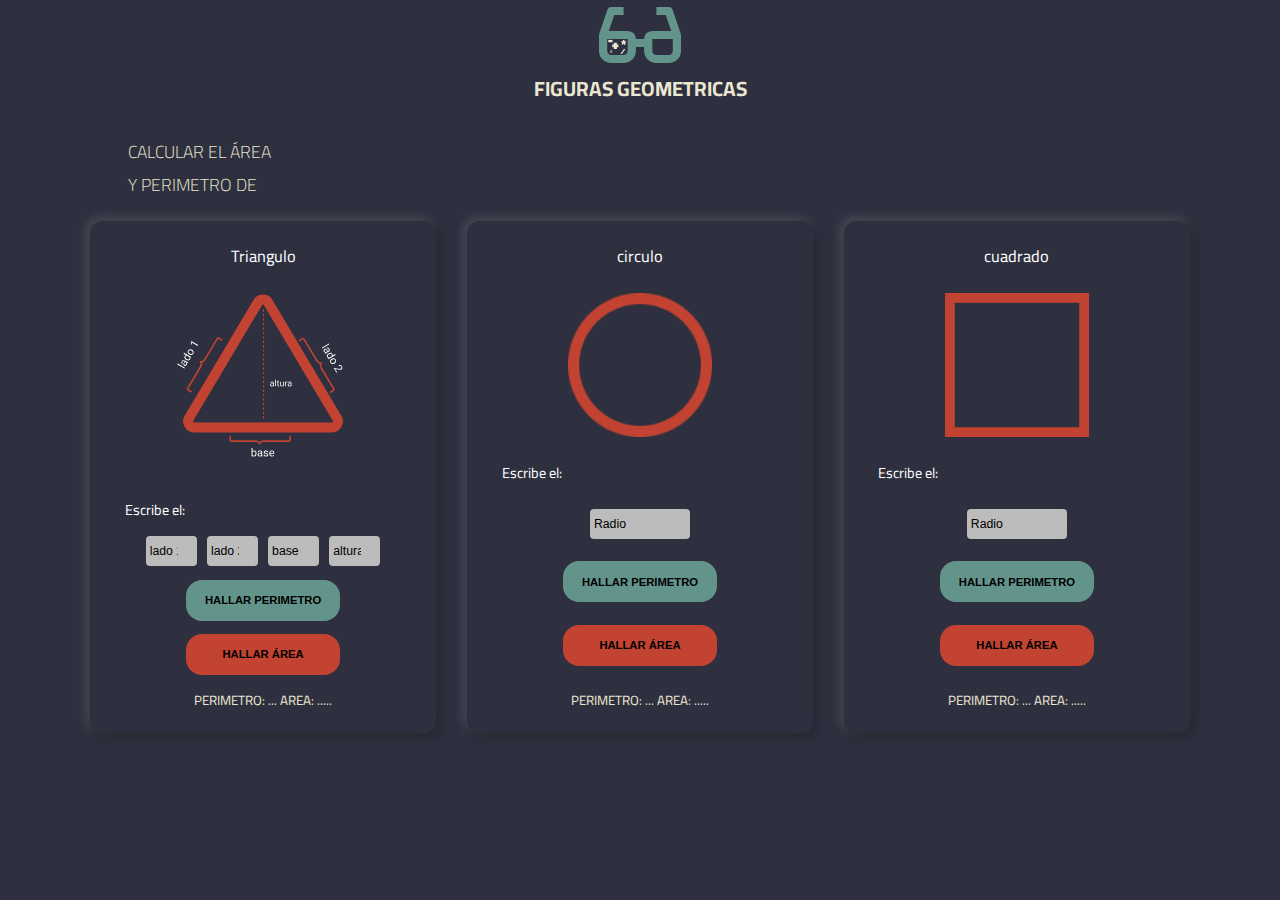
==== index.html @ 30b6f306 "se cambia el nombre del html (figuras) a index.html" ====
<!DOCTYPE html>
<html lang="en">
<head>
	<meta charset="UTF-8">
	<meta http-equiv="X-UA-Compatible" content="IE=edge">
	<meta name="viewport" content="width=device-width, initial-scale=1.0">
	<link rel="stylesheet" href="./style.css">
	<link rel="preconnect" href="https://fonts.googleapis.com">
	<link rel="preconnect" href="https://fonts.gstatic.com" crossorigin>
	<link href="https://fonts.googleapis.com/css2?family=Cairo:wght@200;300;400;500;600;700;800;900&display=swap" rel="stylesheet">
	<title>Figuras geometricas</title>
</head>
<body>
	<header>
		<img src="./assets/logo.svg" alt="">
		<h1>Figuras geometricas</h1>
	</header>
	<h2 class="sub-titulo">Calcular el área y perimetro de</h2>
	<section class="figuras">
		<form action="" class="figuras-card">
			<h3>Triangulo</h3>
			<img src="./assets/triangulo-guia.svg" alt="">
			<label for="triangulo-lado1">Escribe el:</label>
			<div class="container-inputs">
				<input id="triangulo-lado1" type="number" placeholder="lado 1">
				<input id="triangulo-lado2" type="number" placeholder="lado 2">
				<input id="triangulo-base" type="number" placeholder="base">
				<input id="triangulo-altura" type="number" placeholder="altura">
			</div>
			<button type="button" class="figuras-card__button" onclick="obtenerPerimetroTriangulo()">Hallar perimetro</button>
			<button type="button" class="figuras-card__button figuras-card__button--mod" onclick="obtenerAreaTriangulo()">Hallar área</button>
			<p id="resultado-p-triangulo" class="figuras-card__resultado">perimetro: ... area: .....</p>
		</form>
		<form action="" class="figuras-card">
			<h3>circulo</h3>
			<img class="otras-figuras" src="./assets/circulo.png" alt="">
			<label for="radio-circulo">Escribe el:</label>
			<div class="container-inputs">
				<input class="input-one" id="radio-circulo" type="number" placeholder="Radio">
			</div>
			<button type="button" class="figuras-card__button" onclick="ObtenerPerimetroCirculo()">Hallar perimetro</button>
			<button type="button" class="figuras-card__button figuras-card__button--mod" onclick="obtenerArea()">Hallar área</button>
			<p id="resultado-p-circulo" class="figuras-card__resultado">perimetro: ... area: .....</p>
		</form>
		<form action="" class="figuras-card">
			<h3>cuadrado</h3>
			<img class="otras-figuras" src="./assets/cuadrado.png" alt="">
			<label for="radio-cuadrado">Escribe el:</label>
			<div class="container-inputs">
				<input class="input-one" id="radio-cuadrado" type="number" placeholder="Radio">
			</div>
			<button type="button" class="figuras-card__button" onclick="obtenerPerimetroCuadrado()">Hallar perimetro</button>
			<button type="button" class="figuras-card__button figuras-card__button--mod" onclick="obtenerAreaCuadrado()">Hallar área</button>
			<p id="resultado-p-cuadrado" class="figuras-card__resultado">perimetro: ... area: .....</p>
		</form>
	</section>
	<script src="./figuras.js"></script>
</body>
</html>
---- style.css ----
*, *::after, *::before {
  box-sizing: border-box;
  margin: 0;
  padding: 0;
}

html {
  font-size: 62.5%;
}

body {
  font-family: "Cairo", sans-serif;
  background-color: #2E303F;
}

.sub-titulo {
  font-size: 1.7rem;
  width: 150px;
  color: #EBE6D1;
  text-transform: uppercase;
  font-weight: 300;
  margin: 20px 0px 0px 10%;
}

header {
  width: 100%;
  height: 115px;
  display: flex;
  flex-direction: column;
  justify-content: space-evenly;
  align-items: center;
}
header img {
  width: 8rem;
}
header h1 {
  font-size: 2rem;
  font-weight: bold;
  text-transform: uppercase;
  color: #EBE6D1;
}

.figuras {
  width: 100%;
  padding: 20px 0px;
  display: grid;
  grid-template-columns: repeat(auto-fill, minmax(250px, 80%));
  justify-content: center;
  gap: 3rem;
}
.figuras .figuras-card {
  border-radius: 12px;
  padding: 20px 0px;
  box-shadow: 2px 2px 12px #0000008c, -2px -2px 12px #ffffff3d;
  height: 50rem;
  display: flex;
  flex-direction: column;
  justify-content: space-between;
  align-items: center;
}
.figuras .figuras-card img {
  width: 20rem;
}
.figuras .figuras-card .otras-figuras {
  width: 14rem;
}
.figuras .figuras-card label {
  align-self: flex-start;
  font-size: 1.4rem;
  color: #fff;
  margin-left: 10%;
}
.figuras .figuras-card .container-inputs {
  display: flex;
  flex-wrap: wrap;
  justify-content: space-evenly;
  gap: 10px;
}
.figuras .figuras-card .container-inputs input {
  width: 5rem;
  height: 3rem;
  background: #bcbcbc;
  border: none;
  border-radius: 4px;
  font-size: 1.2rem;
  padding: 0px 4px;
}
.figuras .figuras-card .container-inputs input::placeholder {
  color: #000;
}
.figuras .figuras-card .container-inputs .input-one {
  display: block;
  width: 60%;
  margin: auto;
  height: 30px;
}
.figuras .figuras-card .figuras-card__button {
  display: block;
  width: 15rem;
  height: 4rem;
  background: #63948C;
  border: none;
  border-radius: 16px;
  font-size: 1.1rem;
  font-weight: 900;
  text-transform: uppercase;
  cursor: pointer;
  transform: scale(1);
  transition-property: transform;
  transition-duration: 2s;
}
.figuras .figuras-card .figuras-card__button:hover {
  transform: scale(1.1);
  transition-property: transform;
  transition-duration: 2s;
}
.figuras .figuras-card .figuras-card__button--mod {
  background-color: #C24332;
}
.figuras .figuras-card .figuras-card__resultado {
  width: 80%;
  height: autou;
  margin: auto;
  font-size: 1.3rem;
  font-weight: 600px;
  text-transform: uppercase;
  text-align: center;
  color: #EBE6D1;
  margin: 0;
}

h3 {
  font-weight: 400;
  color: #fff;
  font-size: 1.6rem;
}

/* media queries */
@media (min-width: 600px) {
  html {
    font-size: 64%;
  }

  .figuras {
    width: 90%;
    max-width: 1100px;
    margin: auto;
    grid-template-columns: repeat(auto-fit, minmax(250px, 1fr));
  }
}

/*# sourceMappingURL=style.css.map */
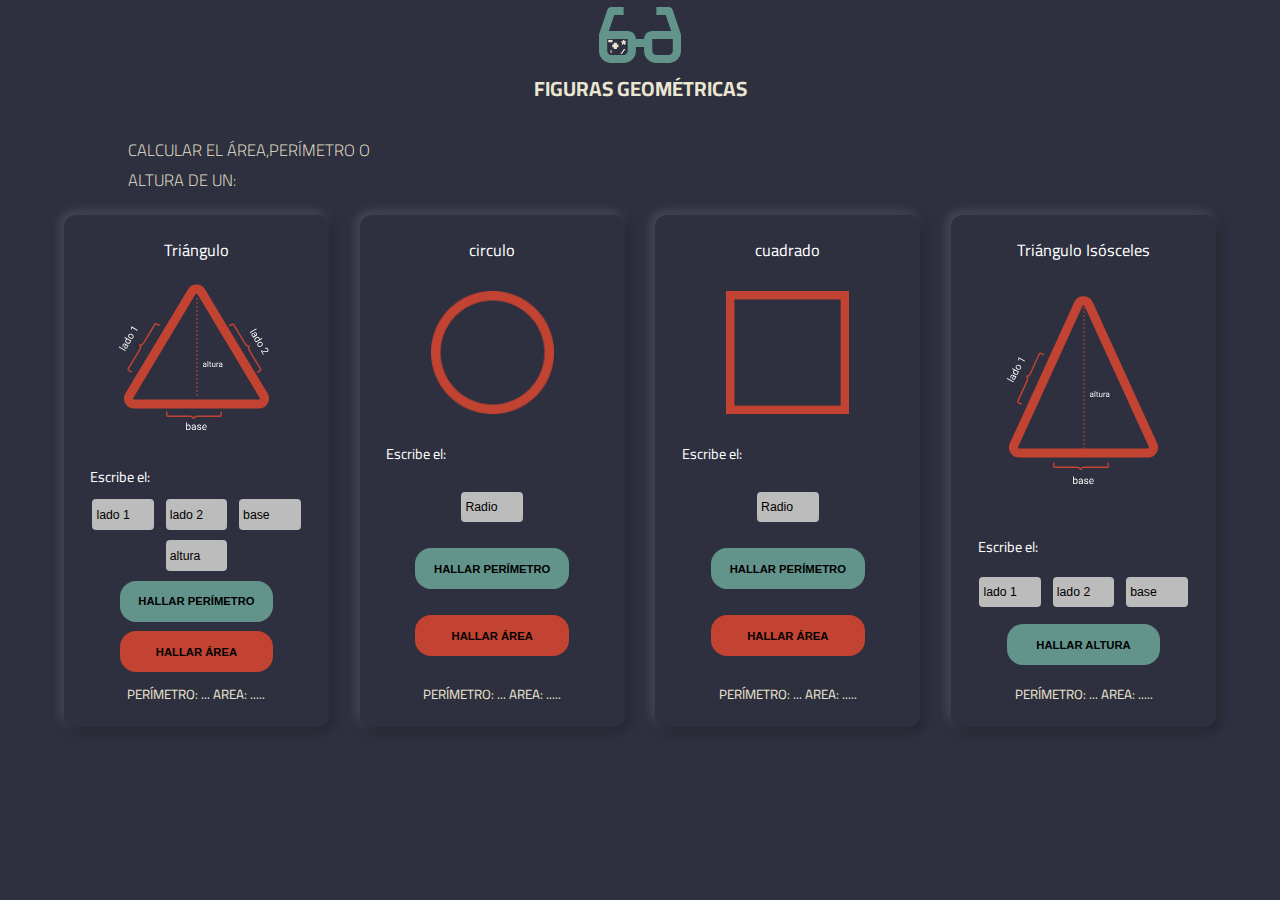
==== commit 127581e7: "parte de las figuras geometricas finalizada" ====
--- a/index.html
+++ b/index.html
@@ -13,12 +13,12 @@
 <body>
 	<header>
 		<img src="./assets/logo.svg" alt="">
-		<h1>Figuras geometricas</h1>
+		<h1>Figuras geométricas</h1>
 	</header>
-	<h2 class="sub-titulo">Calcular el área y perimetro de</h2>
+	<h2 class="sub-titulo">Calcular el área,perímetro o altura de un:</h2>
 	<section class="figuras">
 		<form action="" class="figuras-card">
-			<h3>Triangulo</h3>
+			<h3>Triángulo</h3>
 			<img src="./assets/triangulo-guia.svg" alt="">
 			<label for="triangulo-lado1">Escribe el:</label>
 			<div class="container-inputs">
@@ -27,9 +27,9 @@
 				<input id="triangulo-base" type="number" placeholder="base">
 				<input id="triangulo-altura" type="number" placeholder="altura">
 			</div>
-			<button type="button" class="figuras-card__button" onclick="obtenerPerimetroTriangulo()">Hallar perimetro</button>
+			<button type="button" class="figuras-card__button" onclick="obtenerPerimetroTriangulo()">Hallar perímetro</button>
 			<button type="button" class="figuras-card__button figuras-card__button--mod" onclick="obtenerAreaTriangulo()">Hallar área</button>
-			<p id="resultado-p-triangulo" class="figuras-card__resultado">perimetro: ... area: .....</p>
+			<p id="resultado-p-triangulo" class="figuras-card__resultado">perímetro: ... area: .....</p>
 		</form>
 		<form action="" class="figuras-card">
 			<h3>circulo</h3>
@@ -38,9 +38,9 @@
 			<div class="container-inputs">
 				<input class="input-one" id="radio-circulo" type="number" placeholder="Radio">
 			</div>
-			<button type="button" class="figuras-card__button" onclick="ObtenerPerimetroCirculo()">Hallar perimetro</button>
+			<button type="button" class="figuras-card__button" onclick="ObtenerPerimetroCirculo()">Hallar perímetro</button>
 			<button type="button" class="figuras-card__button figuras-card__button--mod" onclick="obtenerArea()">Hallar área</button>
-			<p id="resultado-p-circulo" class="figuras-card__resultado">perimetro: ... area: .....</p>
+			<p id="resultado-p-circulo" class="figuras-card__resultado">perímetro: ... area: .....</p>
 		</form>
 		<form action="" class="figuras-card">
 			<h3>cuadrado</h3>
@@ -49,9 +49,21 @@
 			<div class="container-inputs">
 				<input class="input-one" id="radio-cuadrado" type="number" placeholder="Radio">
 			</div>
-			<button type="button" class="figuras-card__button" onclick="obtenerPerimetroCuadrado()">Hallar perimetro</button>
+			<button type="button" class="figuras-card__button" onclick="obtenerPerimetroCuadrado()">Hallar perímetro</button>
 			<button type="button" class="figuras-card__button figuras-card__button--mod" onclick="obtenerAreaCuadrado()">Hallar área</button>
-			<p id="resultado-p-cuadrado" class="figuras-card__resultado">perimetro: ... area: .....</p>
+			<p id="resultado-p-cuadrado" class="figuras-card__resultado">perímetro: ... area: .....</p>
+		</form>
+		<form action="" class="figuras-card">
+			<h3>Triángulo Isósceles</h3>
+			<img src="./assets/isoceles-guia.svg" alt="">
+			<label for="isoceles-lado1">Escribe el:</label>
+			<div class="container-inputs">
+				<input id="isoceles-lado1" type="number" placeholder="lado 1">
+				<input id="isoceles-lado2" type="number" placeholder="lado 2">
+				<input id="isoceles-base" type="number" placeholder="base">
+			</div>
+			<button type="button" class="figuras-card__button" onclick="obtenerAlturaIsoceles()">Hallar altura</button>
+			<p id="resultado-p-isoceles" class="figuras-card__resultado">perímetro: ... area: .....</p>
 		</form>
 	</section>
 	<script src="./figuras.js"></script>
--- a/style.css
+++ b/style.css
@@ -14,8 +14,8 @@
 }
 
 .sub-titulo {
-  font-size: 1.7rem;
-  width: 150px;
+  font-size: 1.6rem;
+  width: 24rem;
   color: #EBE6D1;
   text-transform: uppercase;
   font-weight: 300;
@@ -62,7 +62,7 @@
   width: 20rem;
 }
 .figuras .figuras-card .otras-figuras {
-  width: 14rem;
+  width: 12rem;
 }
 .figuras .figuras-card label {
   align-self: flex-start;
@@ -143,9 +143,25 @@
 
   .figuras {
     width: 90%;
-    max-width: 1100px;
+    max-width: 1200px;
     margin: auto;
+    height: 54rem;
     grid-template-columns: repeat(auto-fit, minmax(250px, 1fr));
+  }
+  .figuras .container-inputs {
+    width: 80%;
+  }
+
+  .figuras .figuras-card .container-inputs input {
+    width: 6rem;
+  }
+
+  .figuras .figuras-card .container-inputs .input-one {
+    width: 6rem;
+  }
+
+  .figuras .figuras-card img {
+    width: 18rem;
   }
 }
 
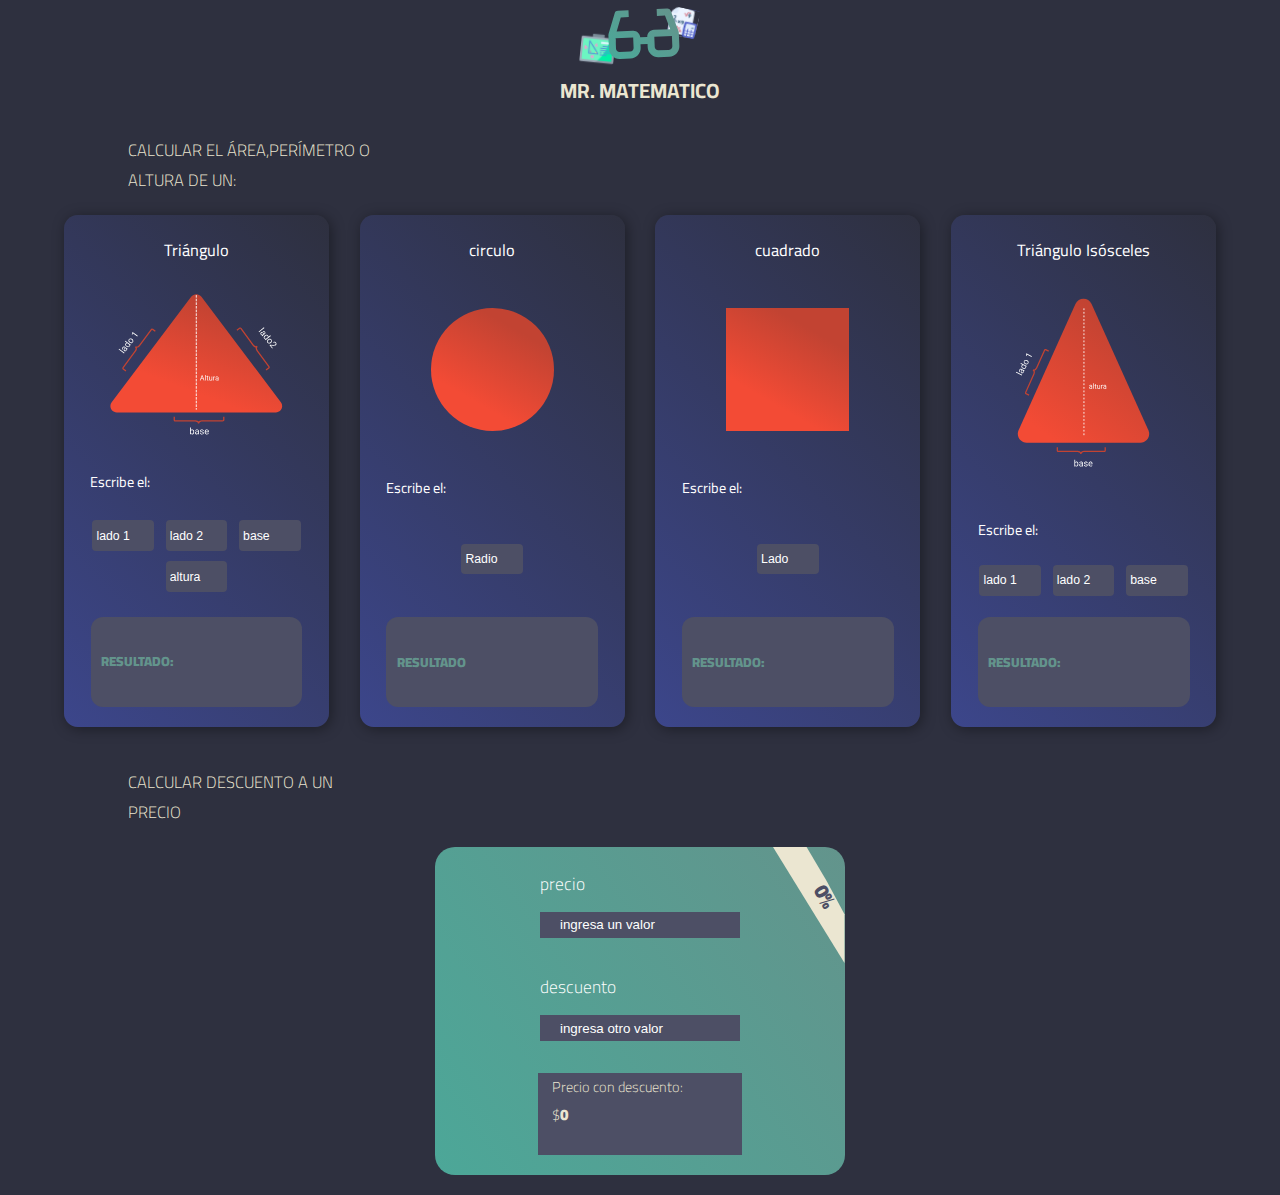
==== commit 498fb446: "segunda parte de la pagina finalizada (descuento -  precio)" ====
--- a/index.html
+++ b/index.html
@@ -8,12 +8,12 @@
 	<link rel="preconnect" href="https://fonts.googleapis.com">
 	<link rel="preconnect" href="https://fonts.gstatic.com" crossorigin>
 	<link href="https://fonts.googleapis.com/css2?family=Cairo:wght@200;300;400;500;600;700;800;900&display=swap" rel="stylesheet">
-	<title>Figuras geometricas</title>
+	<title>Mini asistente matematico | para tereas especificas</title>
 </head>
 <body>
 	<header>
 		<img src="./assets/logo.svg" alt="">
-		<h1>Figuras geométricas</h1>
+		<h1>MR. matematico</h1>
 	</header>
 	<h2 class="sub-titulo">Calcular el área,perímetro o altura de un:</h2>
 	<section class="figuras">
@@ -22,50 +22,73 @@
 			<img src="./assets/triangulo-guia.svg" alt="">
 			<label for="triangulo-lado1">Escribe el:</label>
 			<div class="container-inputs">
-				<input id="triangulo-lado1" type="number" placeholder="lado 1">
-				<input id="triangulo-lado2" type="number" placeholder="lado 2">
-				<input id="triangulo-base" type="number" placeholder="base">
-				<input id="triangulo-altura" type="number" placeholder="altura">
+				<input oninput="obtenerDatosTriangulo()" id="triangulo-lado1" type="number" placeholder="lado 1">
+				<input oninput="obtenerDatosTriangulo()" id="triangulo-lado2" type="number" placeholder="lado 2">
+				<input oninput="obtenerDatosTriangulo()" id="triangulo-base" type="number" placeholder="base">
+				<input oninput="obtenerDatosTriangulo()" id="triangulo-altura" type="number" placeholder="altura">
 			</div>
-			<button type="button" class="figuras-card__button" onclick="obtenerPerimetroTriangulo()">Hallar perímetro</button>
-			<button type="button" class="figuras-card__button figuras-card__button--mod" onclick="obtenerAreaTriangulo()">Hallar área</button>
-			<p id="resultado-p-triangulo" class="figuras-card__resultado">perímetro: ... area: .....</p>
+			<div class="figuras-card__resultado">
+				<p id="resultado-p-triangulo" ><span>Resultado:</span></p>
+			</div>
 		</form>
 		<form action="" class="figuras-card">
 			<h3>circulo</h3>
-			<img class="otras-figuras" src="./assets/circulo.png" alt="">
+			<img class="otras-figuras" src="./assets/circulo.svg" alt="">
 			<label for="radio-circulo">Escribe el:</label>
 			<div class="container-inputs">
-				<input class="input-one" id="radio-circulo" type="number" placeholder="Radio">
+				<input oninput="ObtenerDatosCirculo()" class="input-one" id="radio-circulo" type="number" placeholder="Radio">
 			</div>
-			<button type="button" class="figuras-card__button" onclick="ObtenerPerimetroCirculo()">Hallar perímetro</button>
-			<button type="button" class="figuras-card__button figuras-card__button--mod" onclick="obtenerArea()">Hallar área</button>
-			<p id="resultado-p-circulo" class="figuras-card__resultado">perímetro: ... area: .....</p>
+			<!-- <button type="button" class="figuras-card__button" onclick="ObtenerPerimetroCirculo()">Hallar perímetro</button>
+			<button type="button" class="figuras-card__button figuras-card__button--mod" onclick="obtenerArea()">Hallar área</button> -->
+			<div class="figuras-card__resultado">
+				<p id="resultado-p-circulo"><span>resultado</span></p>
+			</div>
 		</form>
 		<form action="" class="figuras-card">
 			<h3>cuadrado</h3>
-			<img class="otras-figuras" src="./assets/cuadrado.png" alt="">
+			<img class="otras-figuras" src="./assets/cuadrado.svg" alt="">
 			<label for="radio-cuadrado">Escribe el:</label>
 			<div class="container-inputs">
-				<input class="input-one" id="radio-cuadrado" type="number" placeholder="Radio">
+				<input oninput="obtenerDatosCuadrado()" class="input-one" id="radio-cuadrado" type="number" placeholder="Lado">
 			</div>
-			<button type="button" class="figuras-card__button" onclick="obtenerPerimetroCuadrado()">Hallar perímetro</button>
-			<button type="button" class="figuras-card__button figuras-card__button--mod" onclick="obtenerAreaCuadrado()">Hallar área</button>
-			<p id="resultado-p-cuadrado" class="figuras-card__resultado">perímetro: ... area: .....</p>
+			<div class="figuras-card__resultado">
+				<p id="resultado-p-cuadrado" ><span>Resultado:</span></p>
+			</div>
 		</form>
 		<form action="" class="figuras-card">
 			<h3>Triángulo Isósceles</h3>
-			<img src="./assets/isoceles-guia.svg" alt="">
+			<img class="isosceles" src="./assets/isosceles-guia.svg" alt="">
 			<label for="isoceles-lado1">Escribe el:</label>
 			<div class="container-inputs">
-				<input id="isoceles-lado1" type="number" placeholder="lado 1">
-				<input id="isoceles-lado2" type="number" placeholder="lado 2">
-				<input id="isoceles-base" type="number" placeholder="base">
+				<input oninput="obtenerDatosIsosceles()" id="isoceles-lado1" type="number" placeholder="lado 1">
+				<input oninput="obtenerDatosIsosceles()" id="isoceles-lado2" type="number" placeholder="lado 2">
+				<input oninput="obtenerDatosIsosceles()" id="isoceles-base" type="number" placeholder="base">
 			</div>
-			<button type="button" class="figuras-card__button" onclick="obtenerAlturaIsoceles()">Hallar altura</button>
-			<p id="resultado-p-isoceles" class="figuras-card__resultado">perímetro: ... area: .....</p>
+			<div class="figuras-card__resultado">
+				<p id="resultado-p-isoceles"><span>resultado:</span></p>
+			</div>
+
+		</form>
+	</section>
+	<h2 class="sub-titulo">Calcular descuento a un precio</h2>
+	<section class="seccion-descuento">
+		<form action="">
+			<img class="descuento-etiqueta" src="./assets/vector-descuento.svg" alt="">
+			<p class=descuento-etiqueta-p><span id="resultado-etiqueta-p">0</span>%</p>
+			<div class="container-precio">
+				<label for="precio">precio</label>
+				<input placeholder="ingresa un valor" oninput="calcularDescuento()" id="precio" type="number">
+			</div>
+			<div class="container-descuento">
+				<label for="descuento">descuento</label>
+				<input placeholder="ingresa otro valor" oninput="calcularDescuento()" id="descuento" type="number">
+			</div>
+			<div class="contenedor-resultado-descuento">
+				<p >Precio con descuento:<br>$<span id="resultado-descuento">0</span></p>
+			</div>
 		</form>
 	</section>
 	<script src="./figuras.js"></script>
+	<script src="./descuentos.js"></script>
 </body>
 </html>--- a/style.css
+++ b/style.css
@@ -31,7 +31,7 @@
   align-items: center;
 }
 header img {
-  width: 8rem;
+  width: 12rem;
 }
 header h1 {
   font-size: 2rem;
@@ -49,9 +49,10 @@
   gap: 3rem;
 }
 .figuras .figuras-card {
-  border-radius: 12px;
+  border-radius: 14px;
   padding: 20px 0px;
-  box-shadow: 2px 2px 12px #0000008c, -2px -2px 12px #ffffff3d;
+  background: linear-gradient(225deg, #2E303F, #3C468B);
+  box-shadow: 2px 2px 14px #00000063;
   height: 50rem;
   display: flex;
   flex-direction: column;
@@ -61,6 +62,9 @@
 .figuras .figuras-card img {
   width: 20rem;
 }
+.figuras .figuras-card .isosceles {
+  width: 16rem;
+}
 .figuras .figuras-card .otras-figuras {
   width: 12rem;
 }
@@ -79,14 +83,15 @@
 .figuras .figuras-card .container-inputs input {
   width: 5rem;
   height: 3rem;
-  background: #bcbcbc;
+  background: #4D4F65;
   border: none;
   border-radius: 4px;
   font-size: 1.2rem;
   padding: 0px 4px;
+  color: #fff;
 }
 .figuras .figuras-card .container-inputs input::placeholder {
-  color: #000;
+  color: #fff;
 }
 .figuras .figuras-card .container-inputs .input-one {
   display: block;
@@ -94,45 +99,102 @@
   margin: auto;
   height: 30px;
 }
-.figuras .figuras-card .figuras-card__button {
-  display: block;
-  width: 15rem;
-  height: 4rem;
-  background: #63948C;
-  border: none;
-  border-radius: 16px;
-  font-size: 1.1rem;
-  font-weight: 900;
-  text-transform: uppercase;
-  cursor: pointer;
-  transform: scale(1);
-  transition-property: transform;
-  transition-duration: 2s;
-}
-.figuras .figuras-card .figuras-card__button:hover {
-  transform: scale(1.1);
-  transition-property: transform;
-  transition-duration: 2s;
-}
-.figuras .figuras-card .figuras-card__button--mod {
-  background-color: #C24332;
-}
 .figuras .figuras-card .figuras-card__resultado {
   width: 80%;
-  height: autou;
-  margin: auto;
+  height: 90px;
+  overflow-y: auto;
+  overflow-wrap: anywhere;
+  background: #4d4f65;
+  border-radius: 12px;
+  padding: 10px 0px;
+  display: grid;
+  place-items: center;
+}
+.figuras .figuras-card .figuras-card__resultado span {
+  font-weight: 900;
+  color: #63948C;
+}
+.figuras .figuras-card .figuras-card__resultado p {
+  width: 90%;
+  color: #EBE6D1;
   font-size: 1.3rem;
-  font-weight: 600px;
+  font-weight: 700px;
   text-transform: uppercase;
-  text-align: center;
-  color: #EBE6D1;
-  margin: 0;
 }
 
 h3 {
   font-weight: 400;
   color: #fff;
   font-size: 1.6rem;
+}
+
+.seccion-descuento {
+  width: 100%;
+  height: auto;
+  padding: 20px 0px;
+}
+.seccion-descuento form {
+  width: 90%;
+  max-width: 40rem;
+  margin: auto;
+  height: 32rem;
+  background: linear-gradient(235deg, #63948C, #4CA798);
+  border-radius: 20px;
+  position: relative;
+  display: flex;
+  flex-direction: column;
+  justify-content: space-evenly;
+  align-items: center;
+}
+.seccion-descuento form img {
+  position: absolute;
+  right: 0;
+  width: 7rem;
+  top: 0;
+}
+.seccion-descuento form .descuento-etiqueta-p {
+  position: absolute;
+  top: 30px;
+  right: 8px;
+  font-size: 2rem;
+  font-weight: 900;
+  color: #4d4f65;
+  transform: rotate(60deg);
+}
+.seccion-descuento form .container-precio label, .seccion-descuento form .container-descuento label {
+  display: block;
+  font-size: 1.7rem;
+  font-weight: 300;
+  color: #fff;
+}
+.seccion-descuento form .container-precio input, .seccion-descuento form .container-descuento input {
+  width: 200px;
+  height: 2.6rem;
+  border: none;
+  background: #4d4f65;
+  margin: 12px 0px;
+  color: #fff;
+  padding: 0px 10px;
+}
+.seccion-descuento form .container-precio input::placeholder, .seccion-descuento form .container-descuento input::placeholder {
+  color: #fff;
+  padding: 0px 10px;
+}
+.seccion-descuento form .contenedor-resultado-descuento {
+  width: 20rem;
+  height: 8rem;
+  background: #4d4f65;
+  padding: 0px 14px;
+}
+.seccion-descuento form .contenedor-resultado-descuento p {
+  font-size: 1.4rem;
+  color: #EBE6D1;
+  font-weight: 300;
+}
+.seccion-descuento form .contenedor-resultado-descuento span {
+  color: #EBE6D1;
+  font-size: 1.5rem;
+  font-weight: 900;
 }
 
 /* media queries */
@@ -145,7 +207,7 @@
     width: 90%;
     max-width: 1200px;
     margin: auto;
-    height: 54rem;
+    height: auto;
     grid-template-columns: repeat(auto-fit, minmax(250px, 1fr));
   }
   .figuras .container-inputs {
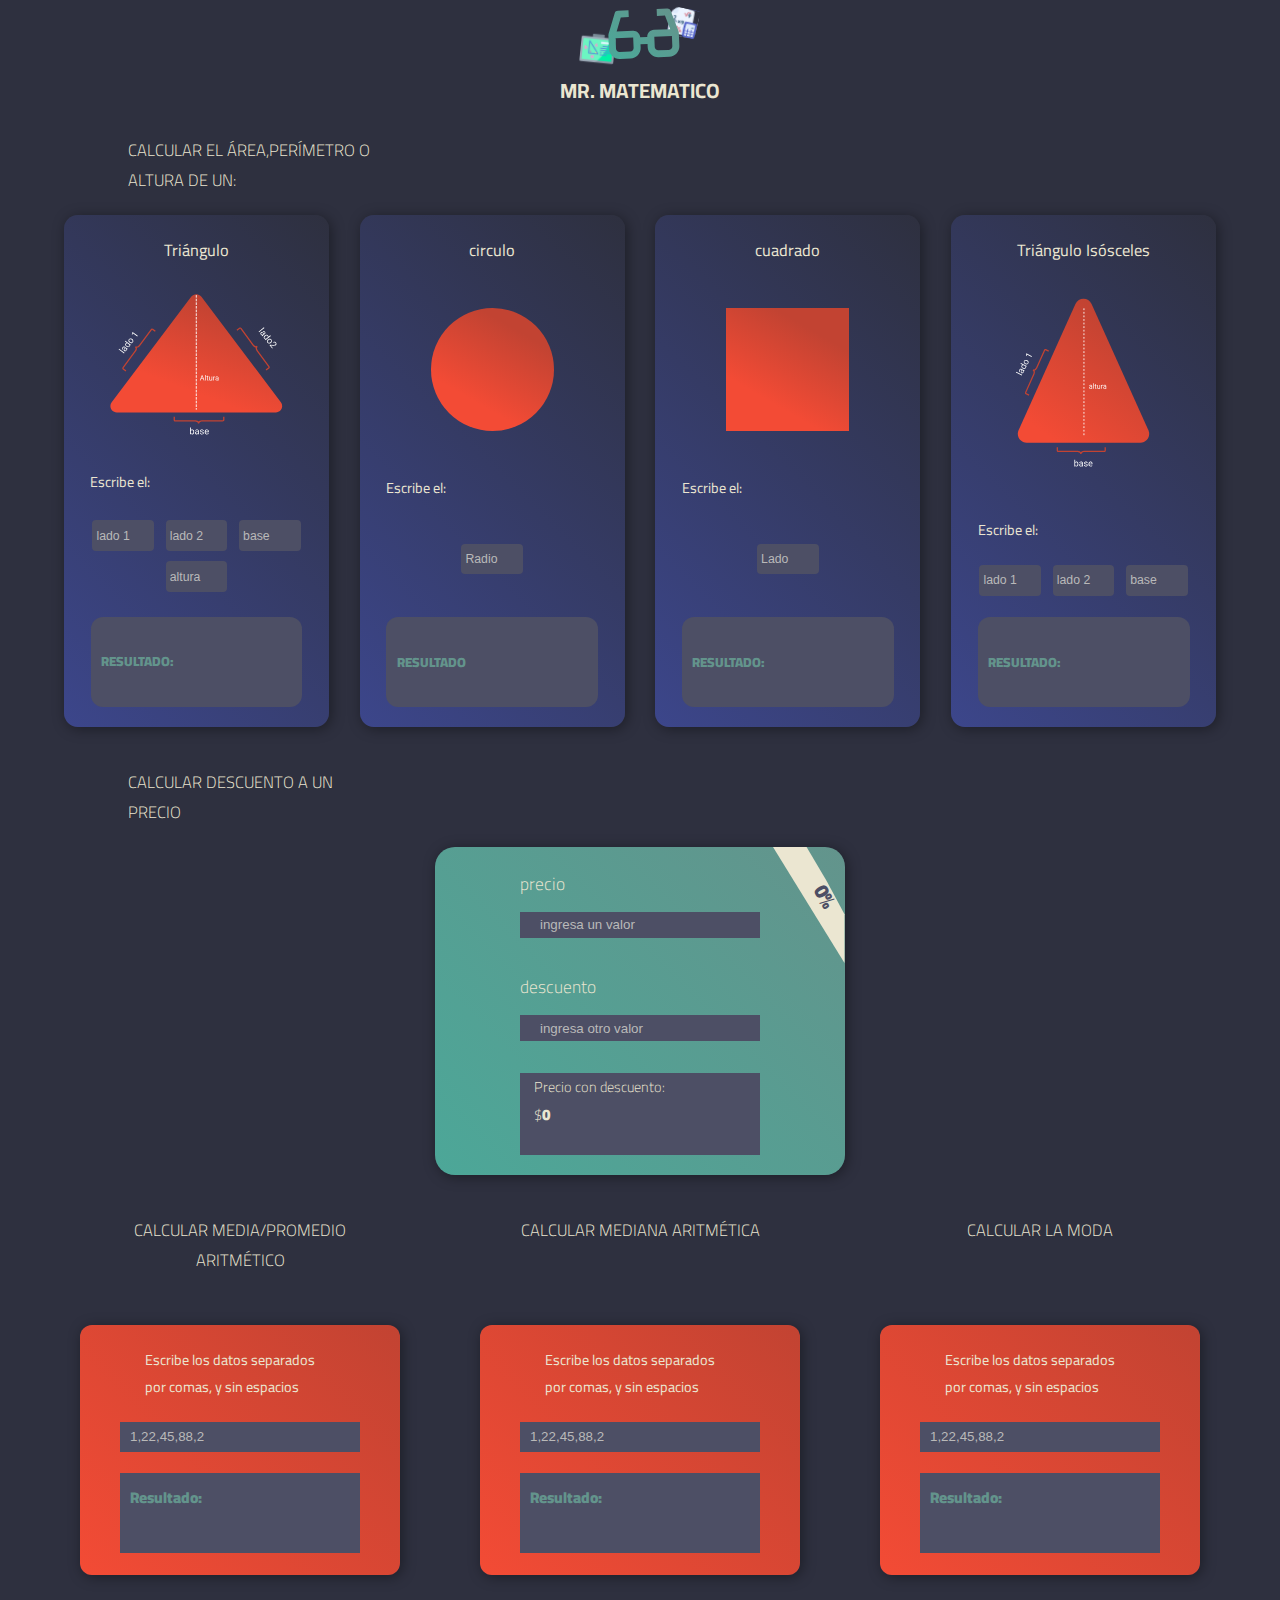
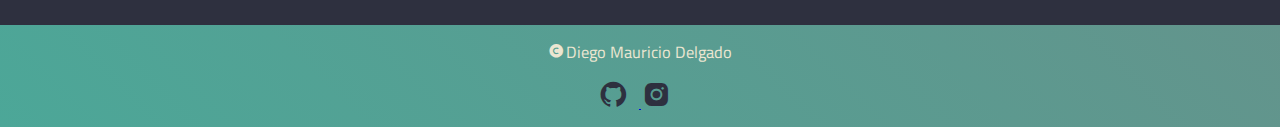
==== commit 0f073dc0: "tercera parte de la pagina finalizada" ====
--- a/index.html
+++ b/index.html
@@ -4,10 +4,20 @@
 	<meta charset="UTF-8">
 	<meta http-equiv="X-UA-Compatible" content="IE=edge">
 	<meta name="viewport" content="width=device-width, initial-scale=1.0">
-	<link rel="stylesheet" href="./style.css">
+	<link rel="stylesheet" href="./styles/style.css">
 	<link rel="preconnect" href="https://fonts.googleapis.com">
 	<link rel="preconnect" href="https://fonts.gstatic.com" crossorigin>
 	<link href="https://fonts.googleapis.com/css2?family=Cairo:wght@200;300;400;500;600;700;800;900&display=swap" rel="stylesheet">
+	<link href='https://unpkg.com/boxicons@2.1.2/css/boxicons.min.css' rel='stylesheet'>
+	<!-- Global site tag (gtag.js) - Google Analytics -->
+	<script async src="https://www.googletagmanager.com/gtag/js?id=G-DC691R2QYW"></script>
+	<script>
+		window.dataLayer = window.dataLayer || [];
+		function gtag(){dataLayer.push(arguments);}
+		gtag('js', new Date());
+
+		gtag('config', 'G-DC691R2QYW');
+	</script>
 	<title>Mini asistente matematico | para tereas especificas</title>
 </head>
 <body>
@@ -38,8 +48,6 @@
 			<div class="container-inputs">
 				<input oninput="ObtenerDatosCirculo()" class="input-one" id="radio-circulo" type="number" placeholder="Radio">
 			</div>
-			<!-- <button type="button" class="figuras-card__button" onclick="ObtenerPerimetroCirculo()">Hallar perímetro</button>
-			<button type="button" class="figuras-card__button figuras-card__button--mod" onclick="obtenerArea()">Hallar área</button> -->
 			<div class="figuras-card__resultado">
 				<p id="resultado-p-circulo"><span>resultado</span></p>
 			</div>
@@ -88,7 +96,61 @@
 			</div>
 		</form>
 	</section>
-	<script src="./figuras.js"></script>
-	<script src="./descuentos.js"></script>
+	<section class="promedio-moda-mediana">
+		<div class="container-calculos">
+			<h2 class="container-calculos__title">calcular media/promedio aritmético</h2>
+			<form action="">
+				<label class="container-calculos__info" for="promedio-dato">Escribe los datos separados por comas, y sin espacios</label>
+				<input oninput="obtenerPromedio()" placeholder="1,22,45,88,2" class="container-calculos__input" id="promedio-dato" type="text">
+				<div class="container-calculos__resultado">
+					<p>Resultado: <br>
+						<span id="imprimir-resultado-promedio"></span>
+					</p>
+				</div>
+			</form>
+		</div>
+		<div class="container-calculos">
+			<h2 class="container-calculos__title">calcular mediana aritmética</h2>
+			<form action="">
+				<label class="container-calculos__info" for="mediana-dato">Escribe los datos separados por comas, y sin espacios</label>
+				<input oninput="obtenerMediana()" placeholder="1,22,45,88,2" class="container-calculos__input" id="mediana-dato" type="text">
+				<div class="container-calculos__resultado">
+					<p>Resultado: <br>
+						<span id="imprimir-resultado-mediana"></span>
+					</p>
+				</div>
+			</form>
+		</div>
+		<div class="container-calculos">
+			<h2 class="container-calculos__title">calcular la moda</h2>
+			<form action="">
+				<label class="container-calculos__info" for="moda-dato">Escribe los datos separados por comas, y sin espacios</label>
+				<input oninput="obtenerModa()" placeholder="1,22,45,88,2" class="container-calculos__input" id="moda-dato" type="text">
+				<div class="container-calculos__resultado">
+					<p>Resultado: <br>
+						<span id="imprimir-resultado-moda"></span>
+					</p>
+				</div>
+			</form>
+		</div>
+	</section>
+	<footer>
+		<div class="footer-p">
+			<i class='bx bxs-copyright'></i>
+			<p>Diego Mauricio Delgado</p>
+		</div>
+		<div class="footer-redes">
+			<a href="https://github.com/DiegoDelgadoMao" target="_blank">
+				<i class='bx bxl-github'></i>
+			</a>
+			<a href="https://www.instagram.com/diegomauricio.delgadoe/?hl=es-la" target="_blank">
+				<i class='bx bxl-instagram-alt' ></i>
+			</a>
+		</div>
+	</footer>
+	<script src="./scripts/figuras.js"></script>
+	<script src="./scripts/descuentos.js"></script>
+	<script src="./scripts/promedio-media-moda.js"></script>
+	<script src="./scripts/promedioPonderado.js"></script>
 </body>
 </html>--- a/styles/style.css
+++ b/styles/style.css
@@ -0,0 +1,352 @@
+*, *::after, *::before {
+  box-sizing: border-box;
+  margin: 0;
+  padding: 0;
+}
+
+html {
+  font-size: 62.5%;
+}
+
+body {
+  font-family: "Cairo", sans-serif;
+  background-color: #2E303F;
+}
+
+.sub-titulo {
+  font-size: 1.6rem;
+  width: 24rem;
+  color: #EBE6D1;
+  text-transform: uppercase;
+  font-weight: 300;
+  margin: 20px 0px 0px 10%;
+}
+
+header {
+  width: 100%;
+  height: 115px;
+  display: flex;
+  flex-direction: column;
+  justify-content: space-evenly;
+  align-items: center;
+}
+header img {
+  width: 12rem;
+}
+header h1 {
+  font-size: 2rem;
+  font-weight: bold;
+  text-transform: uppercase;
+  color: #EBE6D1;
+}
+
+.figuras {
+  width: 100%;
+  padding: 20px 0px;
+  display: grid;
+  grid-template-columns: repeat(auto-fill, minmax(250px, 80%));
+  justify-content: center;
+  gap: 3rem;
+}
+.figuras .figuras-card {
+  border-radius: 14px;
+  padding: 20px 0px;
+  background: linear-gradient(225deg, #2E303F, #3C468B);
+  box-shadow: 2px 2px 14px #00000063;
+  height: 50rem;
+  display: flex;
+  flex-direction: column;
+  justify-content: space-between;
+  align-items: center;
+}
+.figuras .figuras-card img {
+  width: 20rem;
+}
+.figuras .figuras-card .isosceles {
+  width: 16rem;
+}
+.figuras .figuras-card .otras-figuras {
+  width: 12rem;
+}
+.figuras .figuras-card label {
+  align-self: flex-start;
+  font-size: 1.4rem;
+  color: #EBE6D1;
+  margin-left: 10%;
+}
+.figuras .figuras-card .container-inputs {
+  display: flex;
+  flex-wrap: wrap;
+  justify-content: space-evenly;
+  gap: 10px;
+}
+.figuras .figuras-card .container-inputs input {
+  width: 5rem;
+  height: 3rem;
+  background: #4D4F65;
+  border: none;
+  border-radius: 4px;
+  font-size: 1.2rem;
+  padding: 0px 4px;
+  color: #EBE6D1;
+}
+.figuras .figuras-card .container-inputs input::placeholder {
+  color: #b9b9b9;
+}
+.figuras .figuras-card .container-inputs .input-one {
+  display: block;
+  width: 60%;
+  margin: auto;
+  height: 30px;
+}
+.figuras .figuras-card .figuras-card__resultado {
+  width: 80%;
+  height: 90px;
+  overflow-y: auto;
+  overflow-wrap: anywhere;
+  background: #4D4F65;
+  border-radius: 12px;
+  padding: 10px 0px;
+  display: grid;
+  place-items: center;
+}
+.figuras .figuras-card .figuras-card__resultado span {
+  font-weight: 900;
+  color: #63948C;
+}
+.figuras .figuras-card .figuras-card__resultado p {
+  width: 90%;
+  color: #EBE6D1;
+  font-size: 1.3rem;
+  font-weight: 700px;
+  text-transform: uppercase;
+}
+
+h3 {
+  font-weight: 400;
+  color: #EBE6D1;
+  font-size: 1.6rem;
+}
+
+.seccion-descuento {
+  width: 100%;
+  height: auto;
+  padding: 20px 0px;
+}
+.seccion-descuento form {
+  width: 90%;
+  max-width: 40rem;
+  margin: auto;
+  height: 32rem;
+  box-shadow: 2px 2px 14px #00000063;
+  background: linear-gradient(225deg, #63948C, #4CA798);
+  border-radius: 20px;
+  position: relative;
+  display: flex;
+  flex-direction: column;
+  justify-content: space-evenly;
+  align-items: center;
+}
+.seccion-descuento form img {
+  position: absolute;
+  right: 0;
+  width: 7rem;
+  top: 0;
+}
+.seccion-descuento form .descuento-etiqueta-p {
+  position: absolute;
+  top: 30px;
+  right: 8px;
+  font-size: 2rem;
+  font-weight: 900;
+  color: #4D4F65;
+  transform: rotate(60deg);
+}
+.seccion-descuento form .container-precio, .seccion-descuento form .container-descuento {
+  width: 90%;
+  max-width: 240px;
+}
+.seccion-descuento form .container-precio label, .seccion-descuento form .container-descuento label {
+  display: block;
+  font-size: 1.7rem;
+  font-weight: 300;
+  color: #EBE6D1;
+}
+.seccion-descuento form .container-precio input, .seccion-descuento form .container-descuento input {
+  width: 100%;
+  height: 2.6rem;
+  border: none;
+  background: #4D4F65;
+  margin: 12px 0px;
+  color: #EBE6D1;
+  padding: 0px 10px;
+  color: #EBE6D1;
+}
+.seccion-descuento form .container-precio input::placeholder, .seccion-descuento form .container-descuento input::placeholder {
+  color: #b9b9b9;
+  padding: 0px 10px;
+}
+.seccion-descuento form .contenedor-resultado-descuento {
+  width: 90%;
+  max-width: 240px;
+  height: 8rem;
+  background: #4D4F65;
+  padding: 0px 14px;
+}
+.seccion-descuento form .contenedor-resultado-descuento p {
+  font-size: 1.4rem;
+  color: #EBE6D1;
+  font-weight: 300;
+}
+.seccion-descuento form .contenedor-resultado-descuento span {
+  color: #EBE6D1;
+  font-size: 1.5rem;
+  font-weight: 900;
+}
+
+.promedio-moda-mediana {
+  width: 100%;
+  max-width: 1200px;
+  margin: auto;
+  height: auto;
+  padding: 20px 0px;
+  display: grid;
+  grid-template-columns: repeat(auto-fit, minmax(300px, 1fr));
+  grid-auto-rows: 360px;
+  justify-content: center;
+}
+.promedio-moda-mediana .container-calculos__title {
+  font-size: 1.6rem;
+  width: 24rem;
+  color: #EBE6D1;
+  text-transform: uppercase;
+  font-weight: 300;
+  margin-left: 10%;
+}
+.promedio-moda-mediana .container-calculos {
+  width: 100%;
+  height: 100%;
+  display: flex;
+  flex-direction: column;
+  justify-content: space-between;
+}
+.promedio-moda-mediana form {
+  width: 90%;
+  max-width: 320px;
+  height: 250px;
+  box-shadow: 2px 2px 14px #00000063;
+  margin: 20px auto 0px auto;
+  border-radius: 12px;
+  display: flex;
+  flex-direction: column;
+  justify-content: space-evenly;
+  align-items: center;
+  background: linear-gradient(225deg, #C24332, #F34B35);
+}
+.promedio-moda-mediana form .container-calculos__info {
+  font-size: 1.4rem;
+  width: 190px;
+  color: #EBE6D1;
+  font-weight: 400;
+}
+.promedio-moda-mediana form .container-calculos__input {
+  width: 80%;
+  max-width: 240px;
+  height: 30px;
+  background: #4D4F65;
+  color: #EBE6D1;
+  border: none;
+  padding: 0px 10px;
+}
+.promedio-moda-mediana form .container-calculos__input::placeholder {
+  color: #b9b9b9;
+}
+.promedio-moda-mediana form .container-calculos__resultado {
+  width: 80%;
+  max-width: 240px;
+  background: #4D4F65;
+  height: 80px;
+  padding: 10px 10px;
+  overflow-y: auto;
+  overflow-wrap: anywhere;
+}
+.promedio-moda-mediana form .container-calculos__resultado p {
+  font-size: 1.5rem;
+  font-weight: 900;
+  color: #63948C;
+}
+.promedio-moda-mediana form .container-calculos__resultado span {
+  font-weight: 400;
+  color: #EBE6D1;
+}
+
+footer {
+  width: 100%;
+  height: 10rem;
+  margin-top: 30px;
+  background: linear-gradient(225deg, #63948C, #4CA798);
+  display: flex;
+  flex-direction: column;
+  justify-content: space-evenly;
+  align-items: center;
+}
+footer .bxs-copyright {
+  color: #EBE6D1;
+  font-size: 1.6rem;
+}
+footer p {
+  display: inline-block;
+  font-size: 1.6rem;
+  color: #ebe6d1;
+}
+footer .bxl-github, footer .bxl-instagram-alt {
+  font-size: 3rem;
+  color: #2E303F;
+  margin-right: 10px;
+  transform: scale(1);
+  transition-duration: 1s;
+  transition-property: transform;
+}
+footer .bxl-github:hover, footer .bxl-instagram-alt:hover {
+  transform: scale(1.1);
+  transition-duration: 1s;
+  transition-property: transform;
+  transition-timing-function: ease-in-out;
+}
+/* media queries */
+@media (min-width: 600px) {
+  html {
+    font-size: 64%;
+  }
+
+  .figuras {
+    width: 90%;
+    max-width: 1200px;
+    margin: auto;
+    height: auto;
+    grid-template-columns: repeat(auto-fit, minmax(250px, 1fr));
+  }
+  .figuras .container-inputs {
+    width: 80%;
+  }
+
+  .figuras .figuras-card .container-inputs input {
+    width: 6rem;
+  }
+
+  .figuras .figuras-card .container-inputs .input-one {
+    width: 6rem;
+  }
+
+  .figuras .figuras-card img {
+    width: 18rem;
+  }
+
+  .promedio-moda-mediana .container-calculos__title {
+    margin: 0;
+    text-align: center;
+    align-self: center;
+  }
+}
+
+/*# sourceMappingURL=style.css.map */
